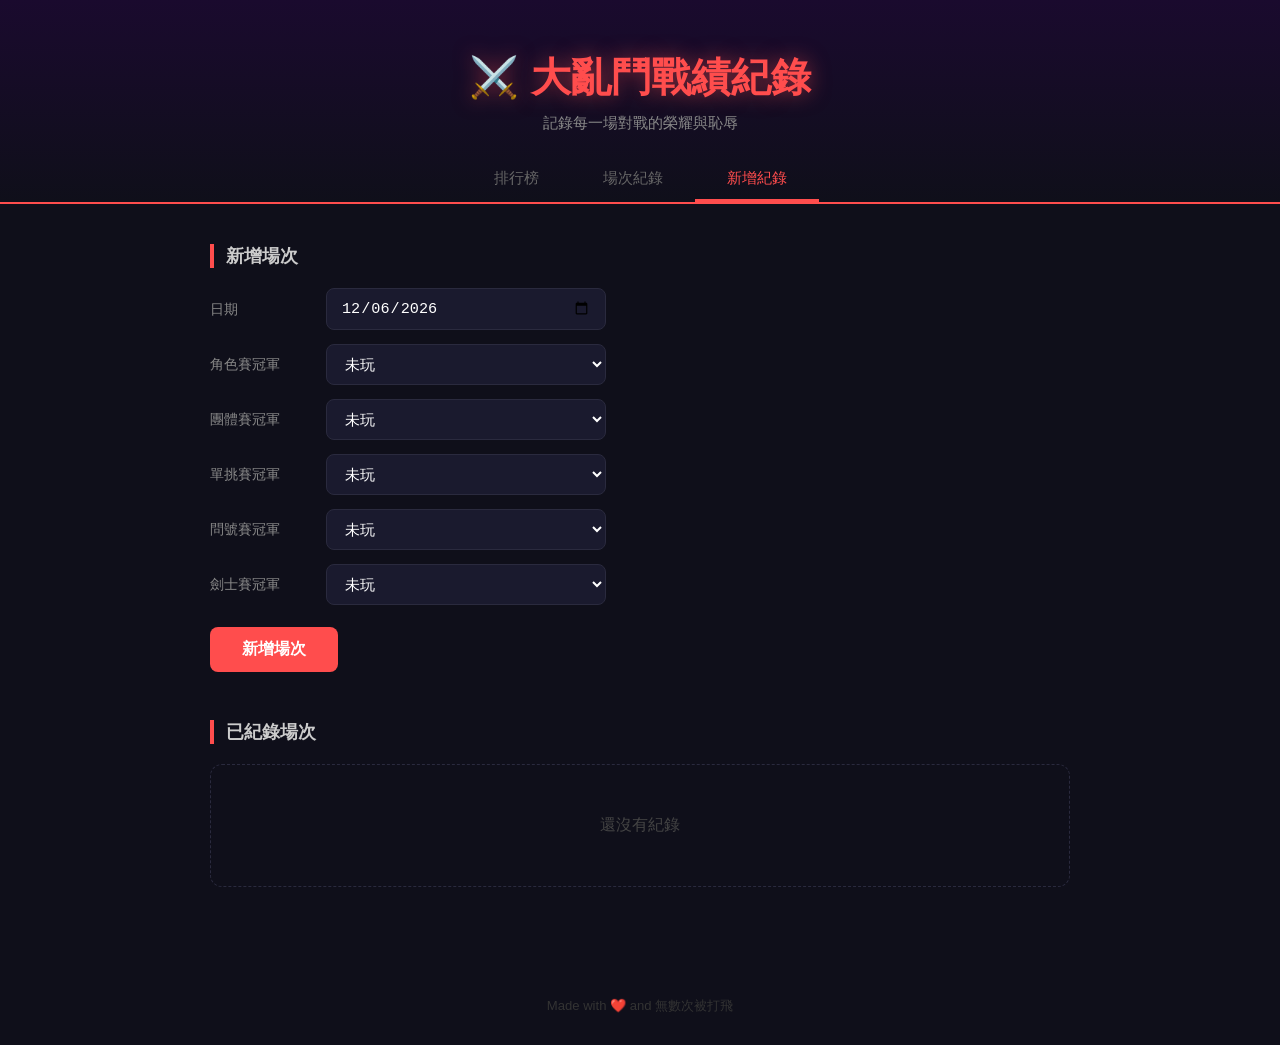
==== admin.html @ 18c1d5b4 "add admin page for recording match results" ====
<!DOCTYPE html>
<html lang="zh-TW">
<head>
  <meta charset="UTF-8">
  <meta name="viewport" content="width=device-width, initial-scale=1.0">
  <title>新增紀錄 - 大亂鬥</title>
  <link rel="stylesheet" href="style.css">
</head>
<body>

  <header>
    <h1>⚔️ 大亂鬥戰績紀錄</h1>
    <p>記錄每一場對戰的榮耀與恥辱</p>
    <nav>
      <a href="index.html">排行榜</a>
      <a href="sessions.html">場次紀錄</a>
      <a href="admin.html" class="active">新增紀錄</a>
    </nav>
  </header>

  <main>
    <section class="admin-section">
      <h2>新增場次</h2>
      <form id="add-form">
        <div class="form-group">
          <label>日期</label>
          <input type="date" id="date-input" required>
        </div>
        <div id="match-fields"></div>
        <button type="submit" class="btn-primary">新增場次</button>
      </form>
    </section>

    <section class="sessions-section">
      <h2>已紀錄場次</h2>
      <div id="admin-list"></div>
    </section>
  </main>

  <footer>
    <p>Made with ❤️ and 無數次被打飛</p>
  </footer>

  <script src="data.js"></script>
  <script>
    // Set default date to today
    const today = new Date().toISOString().split('T')[0];
    document.getElementById('date-input').value = today;

    // Generate match type selects from data.js
    const matchFields = document.getElementById('match-fields');
    Object.entries(MATCH_TYPES).forEach(([key, label]) => {
      const div = document.createElement('div');
      div.className = 'form-group';
      div.innerHTML = `
        <label>${label}冠軍</label>
        <select id="sel-${key}">
          <option value="">未玩</option>
          ${PLAYERS.map(p => `<option value="${p}">${p}</option>`).join('')}
        </select>
      `;
      matchFields.appendChild(div);
    });

    function getStoredSessions() {
      const stored = localStorage.getItem('smash_sessions');
      return stored ? JSON.parse(stored) : [];
    }

    function saveStoredSessions(data) {
      localStorage.setItem('smash_sessions', JSON.stringify(data));
    }

    document.getElementById('add-form').addEventListener('submit', function(e) {
      e.preventDefault();
      const date = document.getElementById('date-input').value;
      if (!date) return;

      const existing = getStoredSessions();
      if (existing.find(s => s.date === date)) {
        alert('這個日期已經有紀錄了！');
        return;
      }

      const results = {};
      Object.keys(MATCH_TYPES).forEach(key => {
        results[key] = document.getElementById(`sel-${key}`).value || null;
      });

      const hasAnyResult = Object.values(results).some(v => v !== null);
      if (!hasAnyResult) {
        alert('至少要有一個賽制的結果！');
        return;
      }

      existing.push({ date, results });
      existing.sort((a, b) => a.date.localeCompare(b.date));
      saveStoredSessions(existing);

      this.reset();
      document.getElementById('date-input').value = today;
      renderAdminList();
      alert('新增成功！');
    });

    function deleteSession(date) {
      if (!confirm(`確定要刪除 ${date} 的紀錄嗎？`)) return;
      const data = getStoredSessions().filter(s => s.date !== date);
      saveStoredSessions(data);
      renderAdminList();
    }

    function renderAdminList() {
      const data = [...getStoredSessions()].reverse();
      const container = document.getElementById('admin-list');
      if (data.length === 0) {
        container.innerHTML = '<p class="empty">還沒有紀錄</p>';
        return;
      }
      container.innerHTML = data.map(s => {
        const results = Object.entries(MATCH_TYPES)
          .filter(([key]) => s.results[key])
          .map(([key, label]) => `<span class="tag">${label}: ${s.results[key]}</span>`)
          .join('');
        return `
          <div class="admin-row">
            <div class="admin-row-info">
              <span class="session-date">📅 ${s.date}</span>
              <div class="admin-tags">${results || '<span class="no-result">無結果</span>'}</div>
            </div>
            <button class="btn-delete" onclick="deleteSession('${s.date}')">刪除</button>
          </div>
        `;
      }).join('');
    }

    renderAdminList();
  </script>
</body>
</html>
---- style.css ----
* {
  margin: 0;
  padding: 0;
  box-sizing: border-box;
}

body {
  font-family: 'Segoe UI', sans-serif;
  background: #0f0f1a;
  color: #ffffff;
  min-height: 100vh;
}

header {
  text-align: center;
  padding: 50px 20px 0;
  background: linear-gradient(180deg, #1a0a2e 0%, #0f0f1a 100%);
  border-bottom: 2px solid #ff4d4d;
}

header h1 {
  font-size: 2.5rem;
  color: #ff4d4d;
  text-shadow: 0 0 20px rgba(255, 77, 77, 0.5);
  margin-bottom: 8px;
}

header p {
  color: #888;
  font-size: 0.95rem;
  margin-bottom: 24px;
}

nav {
  display: flex;
  justify-content: center;
  gap: 0;
}

nav a {
  padding: 10px 32px;
  color: #666;
  text-decoration: none;
  border-bottom: 3px solid transparent;
  font-size: 0.95rem;
  transition: all 0.2s;
}

nav a:hover {
  color: #ccc;
}

nav a.active {
  color: #ff4d4d;
  border-bottom-color: #ff4d4d;
}

main {
  max-width: 900px;
  margin: 0 auto;
  padding: 40px 20px;
}

/* --- Summary cards --- */
.stats {
  display: flex;
  gap: 16px;
  justify-content: center;
  margin-bottom: 48px;
  flex-wrap: wrap;
}

.stat-card {
  background: #1a1a2e;
  border: 1px solid #2a2a3e;
  border-radius: 12px;
  padding: 28px 36px;
  text-align: center;
  flex: 1;
  min-width: 140px;
}

.stat-number {
  display: block;
  font-size: 2.2rem;
  font-weight: bold;
  color: #ff4d4d;
}

.stat-label {
  display: block;
  font-size: 0.85rem;
  color: #666;
  margin-top: 6px;
}

/* --- Section headings --- */
.leaderboard h2,
.sessions-section h2 {
  font-size: 1.1rem;
  font-weight: 600;
  color: #ccc;
  border-left: 4px solid #ff4d4d;
  padding-left: 12px;
  margin-bottom: 20px;
}

/* --- Stats table --- */
.table-wrap {
  overflow-x: auto;
}

table {
  width: 100%;
  border-collapse: collapse;
}

th {
  background: #13131f;
  color: #666;
  font-size: 0.82rem;
  font-weight: 500;
  padding: 12px 16px;
  text-align: center;
  border-bottom: 1px solid #2a2a3e;
  white-space: nowrap;
}

th:first-child { text-align: left; }

td {
  padding: 14px 16px;
  text-align: center;
  border-bottom: 1px solid #1a1a2e;
  font-size: 1rem;
}

td:first-child { text-align: left; }

tr:hover td { background: #16162a; }

tr.top td { color: #ffd700; }

.player-cell { font-weight: 600; }

td.total {
  font-weight: bold;
  color: #ff4d4d;
}

/* --- Session cards --- */
.session-card {
  background: #1a1a2e;
  border: 1px solid #2a2a3e;
  border-radius: 12px;
  padding: 20px 24px;
  margin-bottom: 16px;
}

.session-header {
  display: flex;
  justify-content: space-between;
  align-items: center;
  padding-bottom: 14px;
  margin-bottom: 16px;
  border-bottom: 1px solid #2a2a3e;
}

.session-date {
  color: #888;
  font-size: 0.9rem;
}

.session-num {
  color: #ff4d4d;
  font-weight: 600;
  font-size: 0.9rem;
}

.session-results {
  display: grid;
  grid-template-columns: repeat(auto-fill, minmax(140px, 1fr));
  gap: 14px;
}

.result-item {
  display: flex;
  flex-direction: column;
  gap: 4px;
}

.match-type {
  font-size: 0.75rem;
  color: #555;
  text-transform: uppercase;
  letter-spacing: 0.05em;
}

.winner {
  font-size: 0.95rem;
  font-weight: 600;
}

/* --- Empty state --- */
.empty {
  color: #444;
  text-align: center;
  padding: 50px;
  border: 1px dashed #2a2a3e;
  border-radius: 12px;
}

/* --- Admin form --- */
.admin-section {
  margin-bottom: 48px;
}

.admin-section h2,
.sessions-section h2 {
  font-size: 1.1rem;
  font-weight: 600;
  color: #ccc;
  border-left: 4px solid #ff4d4d;
  padding-left: 12px;
  margin-bottom: 20px;
}

.form-group {
  display: flex;
  align-items: center;
  gap: 16px;
  margin-bottom: 14px;
}

.form-group label {
  width: 100px;
  font-size: 0.9rem;
  color: #888;
  flex-shrink: 0;
}

.form-group input[type="date"],
.form-group select {
  flex: 1;
  background: #1a1a2e;
  border: 1px solid #2a2a3e;
  border-radius: 8px;
  color: #fff;
  padding: 10px 14px;
  font-size: 0.95rem;
  max-width: 280px;
}

.form-group select option {
  background: #1a1a2e;
}

.btn-primary {
  margin-top: 8px;
  background: #ff4d4d;
  color: #fff;
  border: none;
  border-radius: 8px;
  padding: 12px 32px;
  font-size: 1rem;
  font-weight: 600;
  cursor: pointer;
  transition: background 0.2s;
}

.btn-primary:hover {
  background: #e03a3a;
}

.admin-row {
  display: flex;
  align-items: center;
  justify-content: space-between;
  background: #1a1a2e;
  border: 1px solid #2a2a3e;
  border-radius: 10px;
  padding: 14px 18px;
  margin-bottom: 10px;
  gap: 12px;
}

.admin-row-info {
  display: flex;
  flex-direction: column;
  gap: 8px;
}

.admin-tags {
  display: flex;
  flex-wrap: wrap;
  gap: 6px;
}

.tag {
  background: #0f0f1a;
  border: 1px solid #333;
  border-radius: 6px;
  padding: 3px 10px;
  font-size: 0.8rem;
  color: #ccc;
}

.no-result {
  font-size: 0.82rem;
  color: #444;
}

.btn-delete {
  background: transparent;
  border: 1px solid #ff4d4d44;
  color: #ff4d4d;
  border-radius: 6px;
  padding: 6px 14px;
  font-size: 0.82rem;
  cursor: pointer;
  flex-shrink: 0;
  transition: background 0.2s;
}

.btn-delete:hover {
  background: #ff4d4d22;
}

footer {
  text-align: center;
  padding: 30px;
  color: #333;
  font-size: 0.82rem;
  margin-top: 40px;
}
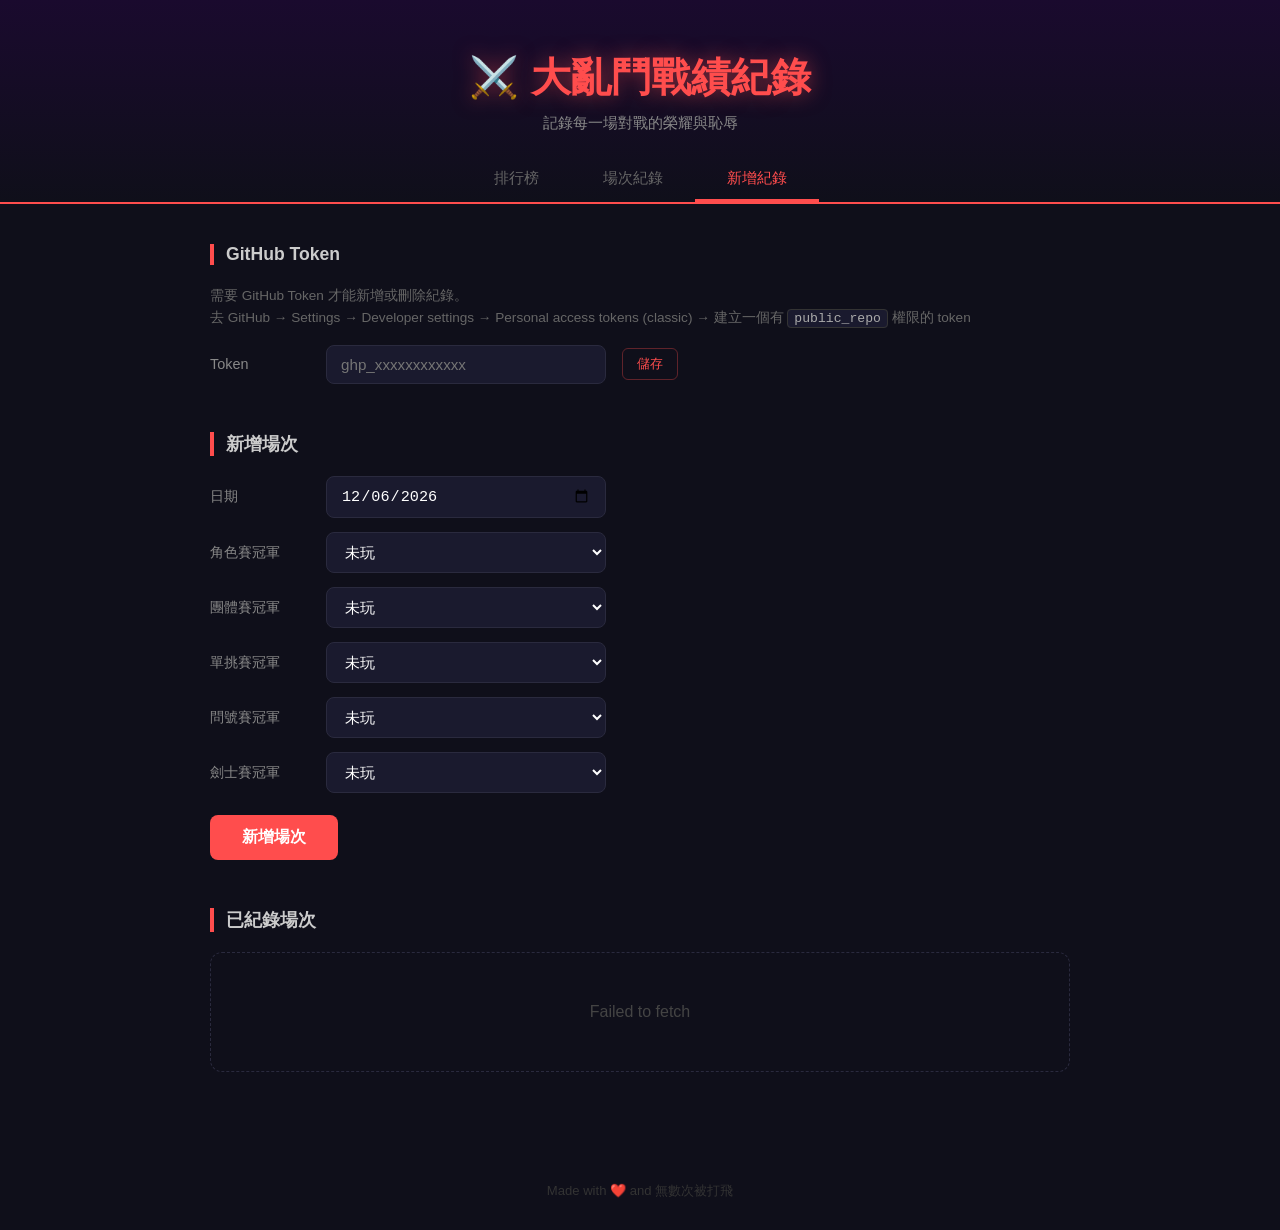
==== commit 3a8d1ffd: "store data in data.json via GitHub API" ====
--- a/admin.html
+++ b/admin.html
@@ -19,6 +19,12 @@
   </header>
 
   <main>
+
+    <section class="admin-section">
+      <h2>GitHub Token</h2>
+      <div id="pat-status"></div>
+    </section>
+
     <section class="admin-section">
       <h2>新增場次</h2>
       <form id="add-form">
@@ -27,14 +33,18 @@
           <input type="date" id="date-input" required>
         </div>
         <div id="match-fields"></div>
-        <button type="submit" class="btn-primary">新增場次</button>
+        <div class="form-actions">
+          <button type="submit" class="btn-primary" id="submit-btn">新增場次</button>
+          <span id="form-msg" class="form-msg"></span>
+        </div>
       </form>
     </section>
 
     <section class="sessions-section">
       <h2>已紀錄場次</h2>
-      <div id="admin-list"></div>
+      <div id="admin-list"><p class="empty">載入中...</p></div>
     </section>
+
   </main>
 
   <footer>
@@ -43,12 +53,90 @@
 
   <script src="data.js"></script>
   <script>
-    // Set default date to today
-    const today = new Date().toISOString().split('T')[0];
-    document.getElementById('date-input').value = today;
-
-    // Generate match type selects from data.js
-    const matchFields = document.getElementById('match-fields');
+    const GITHUB_API = 'https://api.github.com/repos/javaku9527/javaku9527.github.io/contents/data.json';
+
+    function fromBase64(b64) {
+      const binary = atob(b64.replace(/\s/g, ''));
+      const bytes = Uint8Array.from(binary, c => c.charCodeAt(0));
+      return new TextDecoder().decode(bytes);
+    }
+
+    function toBase64(str) {
+      const bytes = new TextEncoder().encode(str);
+      let binary = '';
+      bytes.forEach(b => binary += String.fromCharCode(b));
+      return btoa(binary);
+    }
+
+    function getPAT() { return localStorage.getItem('smash_pat') || ''; }
+
+    function renderPATStatus() {
+      const pat = getPAT();
+      const el = document.getElementById('pat-status');
+      if (pat) {
+        el.innerHTML = `
+          <div class="pat-set">
+            <span>✓ Token 已設定</span>
+            <button class="btn-sm" onclick="clearPAT()">清除</button>
+          </div>
+        `;
+      } else {
+        el.innerHTML = `
+          <p class="pat-hint">
+            需要 GitHub Token 才能新增或刪除紀錄。<br>
+            去 GitHub → Settings → Developer settings → Personal access tokens (classic)
+            → 建立一個有 <code>public_repo</code> 權限的 token
+          </p>
+          <div class="form-group">
+            <label>Token</label>
+            <input type="password" id="pat-input" placeholder="ghp_xxxxxxxxxxxx">
+            <button class="btn-sm btn-save" onclick="savePAT()">儲存</button>
+          </div>
+        `;
+      }
+    }
+
+    function savePAT() {
+      const val = (document.getElementById('pat-input').value || '').trim();
+      if (!val) return;
+      localStorage.setItem('smash_pat', val);
+      renderPATStatus();
+    }
+
+    function clearPAT() {
+      localStorage.removeItem('smash_pat');
+      renderPATStatus();
+    }
+
+    async function readFile() {
+      const headers = {};
+      const pat = getPAT();
+      if (pat) headers['Authorization'] = `token ${pat}`;
+      const res = await fetch(GITHUB_API, { headers });
+      if (!res.ok) throw new Error(`讀取失敗 (${res.status})`);
+      const file = await res.json();
+      return { sha: file.sha, data: JSON.parse(fromBase64(file.content)) };
+    }
+
+    async function writeFile(data, sha) {
+      const pat = getPAT();
+      if (!pat) throw new Error('請先設定 GitHub Token');
+      const res = await fetch(GITHUB_API, {
+        method: 'PUT',
+        headers: { 'Authorization': `token ${pat}`, 'Content-Type': 'application/json' },
+        body: JSON.stringify({
+          message: 'update: match record',
+          content: toBase64(JSON.stringify(data, null, 2)),
+          sha
+        })
+      });
+      if (!res.ok) {
+        const err = await res.json();
+        throw new Error(err.message || '寫入失敗');
+      }
+    }
+
+    // Generate match type selects
     Object.entries(MATCH_TYPES).forEach(([key, label]) => {
       const div = document.createElement('div');
       div.className = 'form-group';
@@ -56,84 +144,103 @@
         <label>${label}冠軍</label>
         <select id="sel-${key}">
           <option value="">未玩</option>
-          ${PLAYERS.map(p => `<option value="${p}">${p}</option>`).join('')}
+          ${PLAYERS.map(p => `<option>${p}</option>`).join('')}
         </select>
       `;
-      matchFields.appendChild(div);
+      document.getElementById('match-fields').appendChild(div);
     });
 
-    function getStoredSessions() {
-      const stored = localStorage.getItem('smash_sessions');
-      return stored ? JSON.parse(stored) : [];
-    }
-
-    function saveStoredSessions(data) {
-      localStorage.setItem('smash_sessions', JSON.stringify(data));
-    }
-
-    document.getElementById('add-form').addEventListener('submit', function(e) {
+    document.getElementById('date-input').value = new Date().toISOString().split('T')[0];
+
+    function setMsg(msg, isError = false) {
+      const el = document.getElementById('form-msg');
+      el.textContent = msg;
+      el.style.color = isError ? '#ff4d4d' : '#4dff91';
+    }
+
+    document.getElementById('add-form').addEventListener('submit', async function(e) {
       e.preventDefault();
+      const btn = document.getElementById('submit-btn');
       const date = document.getElementById('date-input').value;
-      if (!date) return;
-
-      const existing = getStoredSessions();
-      if (existing.find(s => s.date === date)) {
-        alert('這個日期已經有紀錄了！');
-        return;
-      }
 
       const results = {};
       Object.keys(MATCH_TYPES).forEach(key => {
         results[key] = document.getElementById(`sel-${key}`).value || null;
       });
 
-      const hasAnyResult = Object.values(results).some(v => v !== null);
-      if (!hasAnyResult) {
-        alert('至少要有一個賽制的結果！');
+      if (!Object.values(results).some(v => v)) {
+        setMsg('至少要有一個賽制的結果！', true);
         return;
       }
 
-      existing.push({ date, results });
-      existing.sort((a, b) => a.date.localeCompare(b.date));
-      saveStoredSessions(existing);
-
-      this.reset();
-      document.getElementById('date-input').value = today;
-      renderAdminList();
-      alert('新增成功！');
+      btn.disabled = true;
+      btn.textContent = '新增中...';
+      setMsg('');
+
+      try {
+        const { sha, data } = await readFile();
+        if (data.sessions.find(s => s.date === date)) {
+          setMsg('這個日期已經有紀錄了！', true);
+          return;
+        }
+        data.sessions.push({ date, results });
+        data.sessions.sort((a, b) => a.date.localeCompare(b.date));
+        await writeFile(data, sha);
+        this.reset();
+        document.getElementById('date-input').value = new Date().toISOString().split('T')[0];
+        setMsg('✓ 新增成功！');
+        renderAdminList();
+      } catch (err) {
+        setMsg(err.message, true);
+      } finally {
+        btn.disabled = false;
+        btn.textContent = '新增場次';
+      }
     });
 
-    function deleteSession(date) {
+    async function deleteSession(date) {
       if (!confirm(`確定要刪除 ${date} 的紀錄嗎？`)) return;
-      const data = getStoredSessions().filter(s => s.date !== date);
-      saveStoredSessions(data);
-      renderAdminList();
-    }
-
-    function renderAdminList() {
-      const data = [...getStoredSessions()].reverse();
+      try {
+        const { sha, data } = await readFile();
+        data.sessions = data.sessions.filter(s => s.date !== date);
+        await writeFile(data, sha);
+        renderAdminList();
+      } catch (err) {
+        alert(err.message);
+      }
+    }
+
+    async function renderAdminList() {
       const container = document.getElementById('admin-list');
-      if (data.length === 0) {
-        container.innerHTML = '<p class="empty">還沒有紀錄</p>';
-        return;
-      }
-      container.innerHTML = data.map(s => {
-        const results = Object.entries(MATCH_TYPES)
-          .filter(([key]) => s.results[key])
-          .map(([key, label]) => `<span class="tag">${label}: ${s.results[key]}</span>`)
-          .join('');
-        return `
-          <div class="admin-row">
-            <div class="admin-row-info">
-              <span class="session-date">📅 ${s.date}</span>
-              <div class="admin-tags">${results || '<span class="no-result">無結果</span>'}</div>
+      container.innerHTML = '<p class="empty">載入中...</p>';
+      try {
+        const { data } = await readFile();
+        const sessions = [...data.sessions].reverse();
+        if (sessions.length === 0) {
+          container.innerHTML = '<p class="empty">還沒有紀錄</p>';
+          return;
+        }
+        container.innerHTML = sessions.map(s => {
+          const tags = Object.entries(MATCH_TYPES)
+            .filter(([key]) => s.results[key])
+            .map(([key, label]) => `<span class="tag">${label}: ${s.results[key]}</span>`)
+            .join('');
+          return `
+            <div class="admin-row">
+              <div class="admin-row-info">
+                <span class="session-date">📅 ${s.date}</span>
+                <div class="admin-tags">${tags}</div>
+              </div>
+              <button class="btn-delete" onclick="deleteSession('${s.date}')">刪除</button>
             </div>
-            <button class="btn-delete" onclick="deleteSession('${s.date}')">刪除</button>
-          </div>
-        `;
-      }).join('');
-    }
-
+          `;
+        }).join('');
+      } catch (err) {
+        container.innerHTML = `<p class="empty">${err.message}</p>`;
+      }
+    }
+
+    renderPATStatus();
     renderAdminList();
   </script>
 </body>
--- a/style.css
+++ b/style.css
@@ -326,6 +326,72 @@
   background: #ff4d4d22;
 }
 
+.pat-hint {
+  font-size: 0.85rem;
+  color: #666;
+  line-height: 1.6;
+  margin-bottom: 16px;
+}
+
+.pat-hint code {
+  background: #1a1a2e;
+  border: 1px solid #333;
+  border-radius: 4px;
+  padding: 1px 6px;
+  font-size: 0.82rem;
+  color: #aaa;
+}
+
+.pat-set {
+  display: flex;
+  align-items: center;
+  gap: 12px;
+  color: #4dff91;
+  font-size: 0.9rem;
+}
+
+.form-group input[type="password"] {
+  flex: 1;
+  background: #1a1a2e;
+  border: 1px solid #2a2a3e;
+  border-radius: 8px;
+  color: #fff;
+  padding: 10px 14px;
+  font-size: 0.95rem;
+  max-width: 280px;
+}
+
+.btn-sm {
+  background: transparent;
+  border: 1px solid #444;
+  color: #aaa;
+  border-radius: 6px;
+  padding: 6px 14px;
+  font-size: 0.82rem;
+  cursor: pointer;
+  transition: all 0.2s;
+}
+
+.btn-sm:hover { border-color: #888; color: #fff; }
+
+.btn-save {
+  border-color: #ff4d4d55;
+  color: #ff4d4d;
+}
+
+.btn-save:hover { background: #ff4d4d22; }
+
+.form-actions {
+  display: flex;
+  align-items: center;
+  gap: 16px;
+  margin-top: 8px;
+}
+
+.form-msg {
+  font-size: 0.9rem;
+}
+
 footer {
   text-align: center;
   padding: 30px;
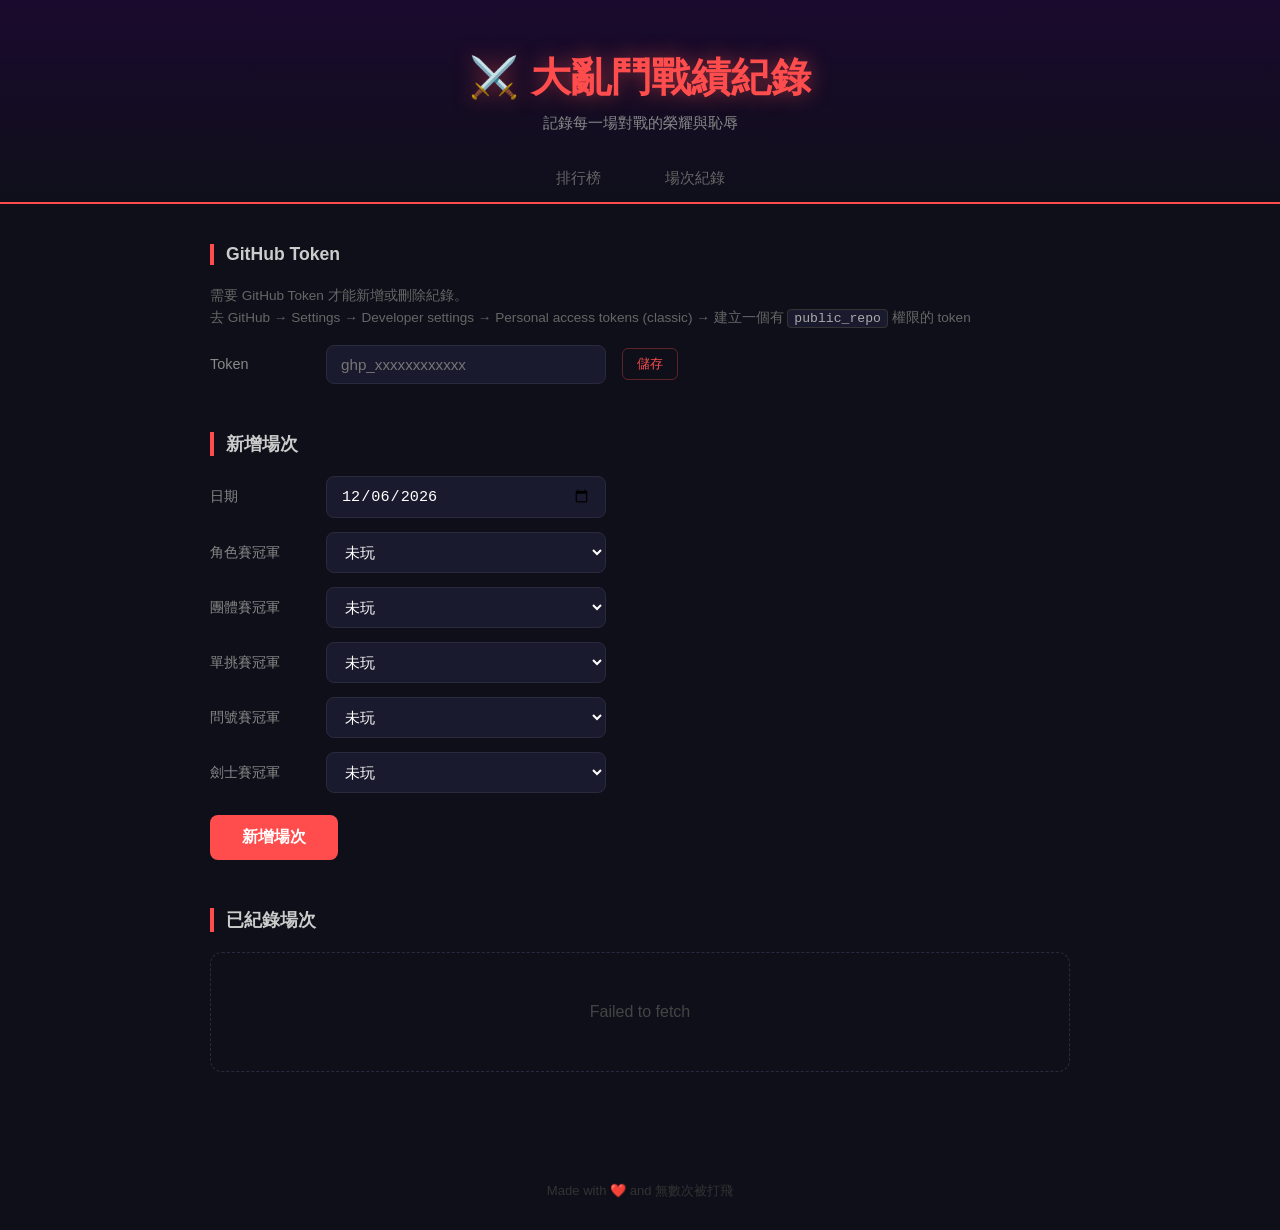
==== commit 60d0ff3c: "hide admin: triple-click heart easter egg" ====
--- a/admin.html
+++ b/admin.html
@@ -14,7 +14,6 @@
     <nav>
       <a href="index.html">排行榜</a>
       <a href="sessions.html">場次紀錄</a>
-      <a href="admin.html" class="active">新增紀錄</a>
     </nav>
   </header>
 
